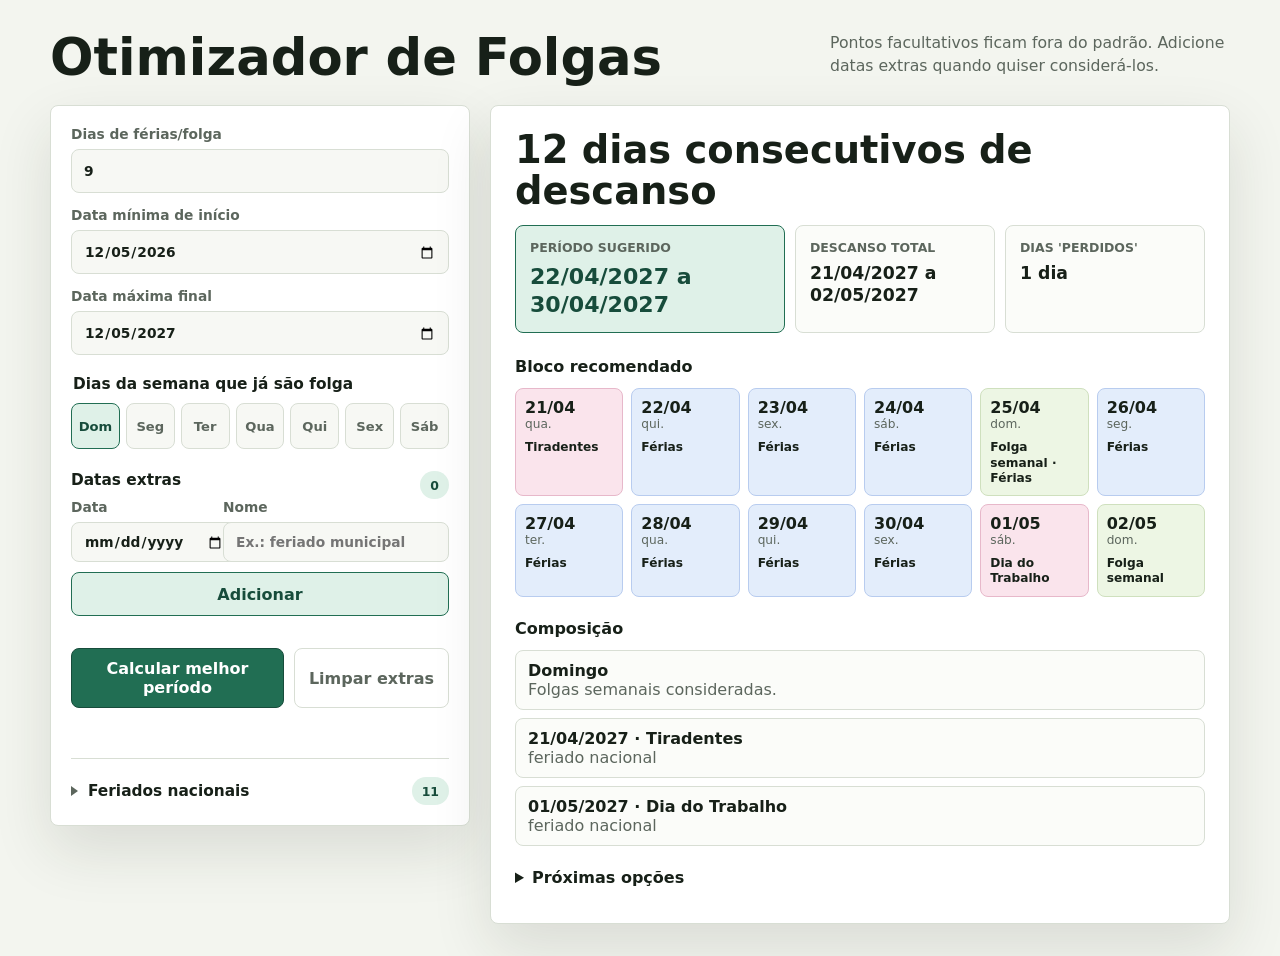
==== mobile.html @ 1aa0707e "chore: add mobile build handoff docs" ====
﻿<!doctype html>
<!-- Generated by scripts/build-mobile.ps1. Do not edit mobile.html directly. -->
<html lang="pt-BR">
  <head>
    <meta charset="utf-8" />
    <meta name="viewport" content="width=device-width, initial-scale=1" />
    <title>Otimizador de Folgas</title>
    <style>
:root {
  color-scheme: light;
  --ink: #172018;
  --muted: #5c665d;
  --subtle: #eef1ea;
  --panel: #ffffff;
  --line: #d8ded4;
  --field: #f7f8f4;
  --accent: #216e53;
  --accent-strong: #174c3b;
  --accent-soft: #dff1e8;
  --warning: #9b4d14;
  --warning-soft: #fff0dc;
  --holiday: #8d2f55;
  --holiday-soft: #fae4ec;
  --vacation: #275ca8;
  --vacation-soft: #e3edfb;
  --shadow: 0 24px 60px rgba(32, 42, 28, 0.12);
  font-family: Inter, ui-sans-serif, system-ui, -apple-system, BlinkMacSystemFont, "Segoe UI", sans-serif;
}

* {
  box-sizing: border-box;
}

body {
  margin: 0;
  min-height: 100vh;
  color: var(--ink);
  background: #f3f5ef;
}

button,
input {
  font: inherit;
}

button {
  cursor: pointer;
}

.app-shell {
  min-height: 100vh;
  padding: 32px;
}

.workspace {
  width: min(1180px, 100%);
  margin: 0 auto;
}

.page-header {
  display: flex;
  align-items: end;
  justify-content: space-between;
  gap: 24px;
  margin-bottom: 24px;
}

.eyebrow,
.empty-kicker {
  margin: 0 0 6px;
  color: var(--accent);
  font-size: 0.76rem;
  font-weight: 800;
  letter-spacing: 0.08em;
  text-transform: uppercase;
}

h1,
h2,
h3,
p {
  margin-top: 0;
}

h1 {
  margin-bottom: 0;
  font-size: clamp(2.1rem, 4vw, 4.5rem);
  line-height: 0.95;
  letter-spacing: 0;
}

.scope-note {
  max-width: 400px;
  margin-bottom: 4px;
  color: var(--muted);
  font-size: 0.98rem;
  line-height: 1.45;
}

.layout-grid {
  display: grid;
  grid-template-columns: minmax(320px, 420px) minmax(0, 1fr);
  gap: 20px;
  align-items: start;
}

.panel {
  border: 1px solid var(--line);
  border-radius: 8px;
  background: var(--panel);
  box-shadow: var(--shadow);
}

.controls-panel {
  padding: 20px;
}

.field-grid {
  display: grid;
  gap: 14px;
}

.field {
  display: grid;
  gap: 7px;
  color: var(--muted);
  font-size: 0.86rem;
  font-weight: 700;
}

.field input {
  width: 100%;
  min-height: 44px;
  border: 1px solid var(--line);
  border-radius: 8px;
  padding: 10px 12px;
  color: var(--ink);
  background: var(--field);
}

.field input:focus {
  outline: 3px solid var(--accent-soft);
  border-color: var(--accent);
}

.weekday-fieldset {
  min-width: 0;
  margin: 20px 0;
  padding: 0;
  border: 0;
}

.weekday-fieldset legend,
.section-heading h2 {
  margin-bottom: 10px;
  color: var(--ink);
  font-size: 0.96rem;
  font-weight: 800;
}

.weekday-grid {
  display: grid;
  grid-template-columns: repeat(7, minmax(0, 1fr));
  gap: 6px;
}

.weekday-grid label {
  display: grid;
  min-height: 46px;
  place-items: center;
  border: 1px solid var(--line);
  border-radius: 8px;
  color: var(--muted);
  background: var(--field);
  font-size: 0.82rem;
  font-weight: 800;
}

.weekday-grid input {
  position: absolute;
  opacity: 0;
  pointer-events: none;
}

.weekday-grid label:has(input:checked) {
  border-color: var(--accent);
  color: var(--accent-strong);
  background: var(--accent-soft);
}

.extra-holidays {
  padding-top: 2px;
}

.section-heading {
  display: flex;
  align-items: center;
  justify-content: space-between;
  gap: 12px;
}

.count-pill,
.badge {
  display: inline-flex;
  align-items: center;
  min-height: 28px;
  border-radius: 999px;
  padding: 4px 10px;
  color: var(--accent-strong);
  background: var(--accent-soft);
  font-size: 0.78rem;
  font-weight: 800;
}

.extra-entry {
  display: grid;
  grid-template-columns: 142px minmax(0, 1fr);
  gap: 10px;
}

.extra-entry button {
  grid-column: 1 / -1;
}

.compact-field input {
  min-height: 40px;
}

.extra-list {
  display: grid;
  gap: 8px;
  margin: 12px 0 0;
  padding: 0;
  list-style: none;
}

.extra-list li {
  display: grid;
  grid-template-columns: 1fr auto;
  gap: 10px;
  align-items: center;
  min-height: 42px;
  border: 1px solid var(--line);
  border-radius: 8px;
  padding: 8px 10px;
  background: #fbfcf9;
}

.extra-list strong {
  display: block;
  font-size: 0.9rem;
}

.extra-list span {
  color: var(--muted);
  font-size: 0.78rem;
}

.remove-button {
  width: 34px;
  height: 34px;
  border: 1px solid var(--line);
  border-radius: 8px;
  color: var(--muted);
  background: #ffffff;
  font-weight: 900;
}


.helper-text {
  margin: 10px 0 10px;
  color: var(--muted);
  font-size: 0.84rem;
  line-height: 1.35;
}

.national-holidays {
  margin-top: 18px;
  padding-top: 18px;
  border-top: 1px solid var(--line);
}

.national-holidays summary {
  display: grid;
  grid-template-columns: auto 1fr auto;
  align-items: center;
  gap: 10px;
  color: var(--ink);
  font-size: 0.96rem;
  font-weight: 850;
  cursor: pointer;
}

.national-holidays summary::marker {
  content: "";
}

.national-holidays summary::-webkit-details-marker {
  display: none;
}

.national-holidays summary::before {
  content: "";
  width: 0;
  height: 0;
  border-top: 5px solid transparent;
  border-bottom: 5px solid transparent;
  border-left: 7px solid var(--muted);
  transform-origin: 45% 50%;
  transition: transform 140ms ease;
}

.national-holidays[open] summary::before {
  transform: rotate(90deg);
}

.national-holidays-list {
  display: grid;
  gap: 7px;
  max-height: 320px;
  margin: 0;
  padding: 0 4px 0 0;
  overflow: auto;
  list-style: none;
}

.national-holidays-list li {
  border: 1px solid var(--line);
  border-radius: 8px;
  padding: 9px 10px;
  background: #fbfcf9;
}

.national-holidays-list strong {
  display: block;
  color: var(--ink);
  font-size: 0.88rem;
  line-height: 1.2;
}

.national-holidays-list span {
  display: block;
  margin-top: 3px;
  color: var(--muted);
  font-size: 0.78rem;
}

.form-actions {
  display: grid;
  grid-template-columns: 1fr auto;
  gap: 10px;
  margin-top: 20px;
}

.primary-button,
.secondary-button,
.ghost-button {
  min-height: 44px;
  border-radius: 8px;
  padding: 10px 14px;
  font-weight: 850;
}

.primary-button {
  border: 1px solid var(--accent-strong);
  color: #ffffff;
  background: var(--accent);
}

.secondary-button {
  border: 1px solid var(--accent);
  color: var(--accent-strong);
  background: var(--accent-soft);
}

.ghost-button {
  border: 1px solid var(--line);
  color: var(--muted);
  background: #ffffff;
}

.form-error {
  min-height: 20px;
  margin: 12px 0 0;
  color: #9a2f2f;
  font-size: 0.9rem;
  font-weight: 700;
}

.result-panel {
  min-height: 620px;
  padding: 24px;
}

.empty-state {
  display: grid;
  min-height: 560px;
  place-content: center;
  text-align: center;
}

.empty-state h2 {
  margin-bottom: 8px;
  font-size: 1.8rem;
}

.empty-state p:last-child {
  margin-bottom: 0;
  color: var(--muted);
}

.result-header {
  display: grid;
  gap: 14px;
  margin-bottom: 24px;
}

.result-title-row {
  display: flex;
  align-items: start;
  justify-content: space-between;
  gap: 16px;
}

.result-title-row h2 {
  margin-bottom: 0;
  font-size: clamp(1.6rem, 3vw, 2.55rem);
  line-height: 1.05;
  letter-spacing: 0;
}

.metric-grid {
  display: grid;
  grid-template-columns: minmax(220px, 1.35fr) repeat(2, minmax(0, 1fr));
  gap: 10px;
}

.metric {
  min-height: 100px;
  border: 1px solid var(--line);
  border-radius: 8px;
  padding: 14px;
  background: #fbfcf9;
}

.metric-primary {
  border-color: var(--accent);
  background: var(--accent-soft);
}

.metric span {
  display: block;
  margin-bottom: 8px;
  color: var(--muted);
  font-size: 0.78rem;
  font-weight: 800;
  text-transform: uppercase;
}

.metric strong {
  display: block;
  font-size: 1.08rem;
  line-height: 1.25;
}

.metric-primary strong {
  color: var(--accent-strong);
  font-size: 1.38rem;
}

.timeline-section,
.reason-section,
.alternatives-section {
  margin-top: 22px;
}

.timeline-section h3,
.reason-section h3,
.alternatives-section summary {
  margin-bottom: 12px;
  font-size: 1rem;
  font-weight: 850;
}

.timeline-grid {
  display: grid;
  grid-template-columns: repeat(auto-fill, minmax(92px, 1fr));
  gap: 8px;
}

.day-chip {
  min-height: 92px;
  border: 1px solid var(--line);
  border-radius: 8px;
  padding: 9px;
  background: #ffffff;
}

.day-chip.vacation {
  border-color: #b8ccef;
  background: var(--vacation-soft);
}

.day-chip.holiday {
  border-color: #e7b8ca;
  background: var(--holiday-soft);
}

.day-chip.weekly {
  border-color: #cfe0be;
  background: #edf6e4;
}

.day-date {
  display: block;
  font-size: 1rem;
  font-weight: 900;
}

.day-weekday,
.day-tags {
  display: block;
  color: var(--muted);
  font-size: 0.76rem;
  line-height: 1.25;
}

.day-tags {
  margin-top: 8px;
  color: var(--ink);
  font-weight: 750;
}

.reason-list,
.alternative-list {
  display: grid;
  gap: 8px;
  margin: 0;
  padding: 0;
  list-style: none;
}

.reason-list li,
.alternative-list li {
  border: 1px solid var(--line);
  border-radius: 8px;
  padding: 10px 12px;
  background: #fbfcf9;
}

.reason-list span,
.alternative-list span {
  color: var(--muted);
}

.alternatives-section summary {
  cursor: pointer;
}

@media (max-width: 920px) {
  .app-shell {
    padding: 20px;
  }

  .page-header,
  .layout-grid {
    display: grid;
  }

  .layout-grid {
    grid-template-columns: 1fr;
  }

  .scope-note {
    max-width: none;
  }
}

@media (max-width: 620px) {
  .app-shell {
    padding: 14px;
  }

  .controls-panel,
  .result-panel {
    padding: 16px;
  }

  .weekday-grid {
    grid-template-columns: repeat(4, minmax(0, 1fr));
  }

  .extra-entry,
  .form-actions,
  .metric-grid {
    grid-template-columns: 1fr;
  }

  .result-title-row {
    display: grid;
  }
}





</style>
  </head>
  <body>
    <main class="app-shell">
      <section class="workspace" aria-labelledby="app-title">
        <header class="page-header">
          <div>
            <h1 id="app-title">Otimizador de Folgas</h1>
          </div>
          <p class="scope-note">Pontos facultativos ficam fora do padrão. Adicione datas extras quando quiser considerá-los.</p>
        </header>

        <div class="layout-grid">
          <form id="optimizer-form" class="panel controls-panel">
            <div class="field-grid">
              <label class="field">
                <span>Dias de férias/folga</span>
                <input id="leave-days" name="leaveDays" type="number" min="1" step="1" value="9" required />
              </label>

              <label class="field">
                <span>Data mínima de início</span>
                <input id="min-start" name="minStart" type="date" required />
              </label>

              <label class="field">
                <span>Data máxima final</span>
                <input id="max-end" name="maxEnd" type="date" required />
              </label>
            </div>

            <fieldset class="weekday-fieldset">
              <legend>Dias da semana que já são folga</legend>
              <div class="weekday-grid" id="weekday-grid">
                <label><input type="checkbox" name="weeklyOff" value="0" checked />Dom</label>
                <label><input type="checkbox" name="weeklyOff" value="1" />Seg</label>
                <label><input type="checkbox" name="weeklyOff" value="2" />Ter</label>
                <label><input type="checkbox" name="weeklyOff" value="3" />Qua</label>
                <label><input type="checkbox" name="weeklyOff" value="4" />Qui</label>
                <label><input type="checkbox" name="weeklyOff" value="5" />Sex</label>
                <label><input type="checkbox" name="weeklyOff" value="6" />Sáb</label>
              </div>
            </fieldset>

            <section class="extra-holidays" aria-labelledby="extra-title">
              <div class="section-heading">
                <h2 id="extra-title">Datas extras</h2>
                <span id="extra-count" class="count-pill">0</span>
              </div>

              <div class="extra-entry">
                <label class="field compact-field">
                  <span>Data</span>
                  <input id="extra-date" type="date" />
                </label>
                <label class="field compact-field grow-field">
                  <span>Nome</span>
                  <input id="extra-name" type="text" placeholder="Ex.: feriado municipal" />
                </label>
                <button id="add-extra" class="secondary-button" type="button">Adicionar</button>
              </div>

              <ul id="extra-list" class="extra-list" aria-live="polite"></ul>
            </section>

            <div class="form-actions">
              <button class="primary-button" type="submit">Calcular melhor período</button>
              <button id="reset-button" class="ghost-button" type="button">Limpar extras</button>
            </div>

            <p id="form-error" class="form-error" role="alert"></p>

            <details class="national-holidays">
              <summary>
                <span id="national-holidays-title">Feriados nacionais</span>
                <span id="national-holidays-count" class="count-pill">0</span>
              </summary>
              <p class="helper-text">De hoje até o final do ano seguinte.</p>
              <ul id="national-holidays-list" class="national-holidays-list"></ul>
            </details>
          </form>

          <section id="result-panel" class="panel result-panel" aria-live="polite">
            <div class="empty-state">
              <p class="empty-kicker">Resultado</p>
              <h2>Preencha a janela e calcule.</h2>
              <p>O melhor período aparece aqui com o bloco total de descanso.</p>
            </div>
          </section>
        </div>
      </section>
    </main>

    <script>
(function attachHolidayOptimizer(root, factory) {
  const api = factory();
  if (typeof module === "object" && module.exports) {
    module.exports = api;
  }
  root.HolidayOptimizer = api;
})(typeof globalThis !== "undefined" ? globalThis : window, function createHolidayOptimizer() {
  const DAY_MS = 24 * 60 * 60 * 1000;
  const WEEKDAY_COUNT = 7;

  function pad(number) {
    return String(number).padStart(2, "0");
  }

  function makeDate(year, month, day) {
    return new Date(Date.UTC(year, month - 1, day));
  }

  function parseDate(value) {
    if (value instanceof Date) {
      return makeDate(value.getUTCFullYear(), value.getUTCMonth() + 1, value.getUTCDate());
    }

    if (typeof value !== "string") {
      throw new Error("Date must be a YYYY-MM-DD string or a Date instance.");
    }

    const match = /^(\d{4})-(\d{2})-(\d{2})$/.exec(value);
    if (!match) {
      throw new Error(`Invalid date: ${value}. Use YYYY-MM-DD.`);
    }

    const year = Number(match[1]);
    const month = Number(match[2]);
    const day = Number(match[3]);
    const date = makeDate(year, month, day);

    if (dateKey(date) !== value) {
      throw new Error(`Invalid date: ${value}.`);
    }

    return date;
  }

  function dateKey(value) {
    const date = value instanceof Date ? value : parseDate(value);
    return `${date.getUTCFullYear()}-${pad(date.getUTCMonth() + 1)}-${pad(date.getUTCDate())}`;
  }

  function addDays(value, amount) {
    const date = parseDate(value);
    date.setUTCDate(date.getUTCDate() + amount);
    return date;
  }

  function daysBetweenInclusive(start, end) {
    return Math.round((parseDate(end).getTime() - parseDate(start).getTime()) / DAY_MS) + 1;
  }

  function getEasterSunday(year) {
    const a = year % 19;
    const b = Math.floor(year / 100);
    const c = year % 100;
    const d = Math.floor(b / 4);
    const e = b % 4;
    const f = Math.floor((b + 8) / 25);
    const g = Math.floor((b - f + 1) / 3);
    const h = (19 * a + b - d - g + 15) % 30;
    const i = Math.floor(c / 4);
    const k = c % 4;
    const l = (32 + 2 * e + 2 * i - h - k) % 7;
    const m = Math.floor((a + 11 * h + 22 * l) / 451);
    const month = Math.floor((h + l - 7 * m + 114) / 31);
    const day = ((h + l - 7 * m + 114) % 31) + 1;
    return makeDate(year, month, day);
  }

  function getBrazilNationalHolidays(year) {
    const goodFriday = addDays(getEasterSunday(year), -2);
    const holidays = [
      { date: `${year}-01-01`, name: "Confraternizacao Universal", type: "national" },
      { date: dateKey(goodFriday), name: "Paixao de Cristo", type: "national" },
      { date: `${year}-04-21`, name: "Tiradentes", type: "national" },
      { date: `${year}-05-01`, name: "Dia do Trabalho", type: "national" },
      { date: `${year}-09-07`, name: "Independencia do Brasil", type: "national" },
      { date: `${year}-10-12`, name: "Nossa Senhora Aparecida", type: "national" },
      { date: `${year}-11-02`, name: "Finados", type: "national" },
      { date: `${year}-11-15`, name: "Proclamacao da Republica", type: "national" },
      { date: `${year}-11-20`, name: "Dia Nacional de Zumbi e da Consciencia Negra", type: "national" },
      { date: `${year}-12-25`, name: "Natal", type: "national" },
    ];

    return holidays.sort((left, right) => dateKey(left.date).localeCompare(dateKey(right.date)));
  }

  function getNationalHolidaysUntilEndOfNextYear(referenceDate) {
    const start = parseDate(referenceDate || new Date());
    const startKey = dateKey(start);
    const endYear = start.getUTCFullYear() + 1;

    return [
      ...getBrazilNationalHolidays(start.getUTCFullYear()),
      ...getBrazilNationalHolidays(endYear),
    ].filter((holiday) => holiday.date >= startKey && holiday.date <= `${endYear}-12-31`);
  }

  function normalizeHoliday(holiday, fallbackType) {
    if (typeof holiday === "string") {
      return { date: dateKey(holiday), name: "Feriado", type: fallbackType };
    }

    return {
      date: dateKey(holiday.date),
      name: holiday.name && holiday.name.trim() ? holiday.name.trim() : "Feriado",
      type: holiday.type || fallbackType,
    };
  }

  function buildHolidayMap(holidays) {
    return holidays.reduce((map, holiday) => {
      const normalized = normalizeHoliday(holiday, "manual");
      map.set(normalized.date, normalized);
      return map;
    }, new Map());
  }

  function buildHolidayMapForRange(minStart, maxEnd, extraHolidays) {
    const start = parseDate(minStart);
    const end = parseDate(maxEnd);
    const holidays = [];

    for (let year = start.getUTCFullYear() - 1; year <= end.getUTCFullYear() + 1; year += 1) {
      holidays.push(...getBrazilNationalHolidays(year));
    }

    for (const extraHoliday of extraHolidays || []) {
      holidays.push({ ...normalizeHoliday(extraHoliday, "manual"), type: "manual" });
    }

    return buildHolidayMap(holidays);
  }

  function normalizeWeeklyOffDays(weeklyOffDays) {
    const normalized = new Set((weeklyOffDays || []).map(Number));
    for (const day of normalized) {
      if (!Number.isInteger(day) || day < 0 || day > 6) {
        throw new Error("Weekdays must be numbers from 0 to 6.");
      }
    }

    if (normalized.size >= WEEKDAY_COUNT) {
      throw new Error("Select at least one working weekday.");
    }

    return normalized;
  }

  function isExistingDayOff(date, weeklyOffSet, holidayMap) {
    const parsedDate = parseDate(date);
    return weeklyOffSet.has(parsedDate.getUTCDay()) || holidayMap.has(dateKey(parsedDate));
  }

  function getHolidayNamesBetween(start, end, holidayMap) {
    const names = [];
    for (let cursor = parseDate(start); cursor <= parseDate(end); cursor = addDays(cursor, 1)) {
      const holiday = holidayMap.get(dateKey(cursor));
      if (holiday) {
        names.push(holiday);
      }
    }
    return names;
  }

  function countExistingDaysOffInsideVacation(start, end, weeklyOffSet, holidayMap) {
    let count = 0;
    for (let cursor = parseDate(start); cursor <= parseDate(end); cursor = addDays(cursor, 1)) {
      if (isExistingDayOff(cursor, weeklyOffSet, holidayMap)) {
        count += 1;
      }
    }
    return count;
  }

  function createCandidate(start, leaveDays, weeklyOffSet, holidayMap) {
    const vacationStart = parseDate(start);
    const vacationEnd = addDays(vacationStart, leaveDays - 1);
    let restStart = parseDate(vacationStart);
    let restEnd = parseDate(vacationEnd);

    while (isExistingDayOff(addDays(restStart, -1), weeklyOffSet, holidayMap)) {
      restStart = addDays(restStart, -1);
    }

    while (isExistingDayOff(addDays(restEnd, 1), weeklyOffSet, holidayMap)) {
      restEnd = addDays(restEnd, 1);
    }

    const existingDaysOffInsideVacation = countExistingDaysOffInsideVacation(
      vacationStart,
      vacationEnd,
      weeklyOffSet,
      holidayMap
    );

    return {
      vacationStart,
      vacationEnd,
      restStart,
      restEnd,
      totalRestDays: daysBetweenInclusive(restStart, restEnd),
      existingDaysOffInsideVacation,
      startsOnExistingDayOff: isExistingDayOff(vacationStart, weeklyOffSet, holidayMap),
      holidaysInRest: getHolidayNamesBetween(restStart, restEnd, holidayMap),
    };
  }

  function compareCandidates(left, right) {
    if (left.totalRestDays !== right.totalRestDays) {
      return right.totalRestDays - left.totalRestDays;
    }

    if (left.existingDaysOffInsideVacation !== right.existingDaysOffInsideVacation) {
      return left.existingDaysOffInsideVacation - right.existingDaysOffInsideVacation;
    }

    if (left.startsOnExistingDayOff !== right.startsOnExistingDayOff) {
      return left.startsOnExistingDayOff ? 1 : -1;
    }

    return left.vacationStart.getTime() - right.vacationStart.getTime();
  }

  function optimizeLeave(options) {
    const leaveDays = Number(options.leaveDays);
    if (!Number.isInteger(leaveDays) || leaveDays < 1) {
      throw new Error("Vacation days must be a positive whole number.");
    }

    const minStart = parseDate(options.minStart);
    const maxEnd = parseDate(options.maxEnd);
    if (maxEnd < minStart) {
      throw new Error("The maximum end date must be after the minimum start date.");
    }

    const weeklyOffSet = normalizeWeeklyOffDays(options.weeklyOffDays || [0]);
    const holidayMap = buildHolidayMapForRange(minStart, maxEnd, options.extraHolidays || []);
    const latestStart = addDays(maxEnd, -(leaveDays - 1));
    const candidates = [];

    for (let cursor = parseDate(minStart); cursor <= latestStart; cursor = addDays(cursor, 1)) {
      candidates.push(createCandidate(cursor, leaveDays, weeklyOffSet, holidayMap));
    }

    candidates.sort(compareCandidates);

    return {
      best: candidates[0] || null,
      candidates,
      holidayMap,
    };
  }

  return {
    addDays,
    buildHolidayMap,
    dateKey,
    daysBetweenInclusive,
    getBrazilNationalHolidays,
    getNationalHolidaysUntilEndOfNextYear,
    isExistingDayOff,
    optimizeLeave,
    parseDate,
  };
});


</script>
    <script>
(function bootOptimizerApp() {
  const optimizer = window.HolidayOptimizer;
  const storageKey = "folgapp.extraHolidays";
  const weekdayNames = ["Domingo", "Segunda", "Terça", "Quarta", "Quinta", "Sexta", "Sábado"];
  const shortDateFormatter = new Intl.DateTimeFormat("pt-BR", {
    day: "2-digit",
    month: "2-digit",
    year: "numeric",
    timeZone: "UTC",
  });
  const weekdayFormatter = new Intl.DateTimeFormat("pt-BR", {
    weekday: "short",
    timeZone: "UTC",
  });

  const form = document.querySelector("#optimizer-form");
  const leaveDaysInput = document.querySelector("#leave-days");
  const minStartInput = document.querySelector("#min-start");
  const maxEndInput = document.querySelector("#max-end");
  const extraDateInput = document.querySelector("#extra-date");
  const extraNameInput = document.querySelector("#extra-name");
  const addExtraButton = document.querySelector("#add-extra");
  const resetButton = document.querySelector("#reset-button");
  const extraList = document.querySelector("#extra-list");
  const extraCount = document.querySelector("#extra-count");
  const errorBox = document.querySelector("#form-error");
  const resultPanel = document.querySelector("#result-panel");
  const nationalHolidaysList = document.querySelector("#national-holidays-list");
  const nationalHolidaysCount = document.querySelector("#national-holidays-count");

  let extraHolidays = loadExtras();

  function isoLocalDate(date) {
    const year = date.getFullYear();
    const month = String(date.getMonth() + 1).padStart(2, "0");
    const day = String(date.getDate()).padStart(2, "0");
    return `${year}-${month}-${day}`;
  }

  function addLocalMonths(date, months) {
    const next = new Date(date);
    next.setMonth(next.getMonth() + months);
    return next;
  }

  function formatDate(date) {
    return shortDateFormatter.format(optimizer.parseDate(date));
  }

  function formatDateRange(start, end) {
    return `${formatDate(start)} a ${formatDate(end)}`;
  }

  function escapeHtml(value) {
    return String(value).replace(/[&<>"']/g, (character) => ({
      "&": "&amp;",
      "<": "&lt;",
      ">": "&gt;",
      "\"": "&quot;",
      "'": "&#39;",
    })[character]);
  }

  function clearError() {
    errorBox.textContent = "";
  }

  function showError(message) {
    errorBox.textContent = message;
  }

  function loadExtras() {
    try {
      const parsed = JSON.parse(localStorage.getItem(storageKey) || "[]");
      return Array.isArray(parsed)
        ? parsed
            .filter((item) => item && item.date)
            .map((item, index) => ({
              id: item.id || `${item.date}-${index}`,
              date: item.date,
              name: item.name || "Feriado extra",
            }))
        : [];
    } catch (error) {
      return [];
    }
  }

  function saveExtras() {
    localStorage.setItem(storageKey, JSON.stringify(extraHolidays));
  }

  function sortExtras() {
    extraHolidays.sort((left, right) => left.date.localeCompare(right.date));
  }

  function renderExtras() {
    sortExtras();
    extraCount.textContent = String(extraHolidays.length);
    extraList.innerHTML = "";

    for (const holiday of extraHolidays) {
      const item = document.createElement("li");
      const text = document.createElement("div");
      const title = document.createElement("strong");
      const date = document.createElement("span");
      const remove = document.createElement("button");

      title.textContent = holiday.name || "Feriado extra";
      date.textContent = formatDate(holiday.date);
      remove.className = "remove-button";
      remove.type = "button";
      remove.textContent = "×";
      remove.setAttribute("aria-label", `Remover ${title.textContent}`);
      remove.addEventListener("click", () => {
        extraHolidays = extraHolidays.filter((itemToKeep) => itemToKeep.id !== holiday.id);
        saveExtras();
        renderExtras();
        calculate();
      });

      text.append(title, date);
      item.append(text, remove);
      extraList.append(item);
    }
  }


  function renderNationalHolidays() {
    const holidays = optimizer.getNationalHolidaysUntilEndOfNextYear(new Date());
    nationalHolidaysCount.textContent = String(holidays.length);
    nationalHolidaysList.innerHTML = holidays
      .map((holiday) => {
        const date = optimizer.parseDate(holiday.date);
        return `
          <li>
            <div>
              <strong>${escapeHtml(holiday.name)}</strong>
              <span>${formatDate(date)} · ${weekdayFormatter.format(date)}</span>
            </div>
          </li>
        `;
      })
      .join("");
  }
  function getWeeklyOffDays() {
    return Array.from(form.querySelectorAll('input[name="weeklyOff"]:checked')).map((input) => Number(input.value));
  }

  function getFormOptions() {
    return {
      leaveDays: Number(leaveDaysInput.value),
      minStart: minStartInput.value,
      maxEnd: maxEndInput.value,
      weeklyOffDays: getWeeklyOffDays(),
      extraHolidays: extraHolidays.map(({ date, name }) => ({ date, name })),
    };
  }

  function getDatesBetween(start, end) {
    const dates = [];
    for (let cursor = optimizer.parseDate(start); cursor <= optimizer.parseDate(end); cursor = optimizer.addDays(cursor, 1)) {
      dates.push(cursor);
    }
    return dates;
  }

  function isBetween(date, start, end) {
    const value = optimizer.parseDate(date).getTime();
    return value >= optimizer.parseDate(start).getTime() && value <= optimizer.parseDate(end).getTime();
  }


  function pluralizeDays(total) {
    return total === 1 ? "1 dia" : `${total} dias`;
  }

  function renderResult(result, options) {
    if (!result.best) {
      resultPanel.innerHTML = `
        <div class="empty-state">
          <p class="empty-kicker">Sem combinação</p>
          <h2>O período de férias não cabe nessa janela.</h2>
          <p>Aumente a data máxima final ou reduza a quantidade de dias.</p>
        </div>
      `;
      return;
    }

    const best = result.best;
    const weeklyOffSet = new Set(options.weeklyOffDays);
    const timeline = renderTimeline(best, result.holidayMap, weeklyOffSet);
    const reasons = renderReasons(best, weeklyOffSet);
    const alternatives = renderAlternatives(result.candidates.slice(1, 6));

    resultPanel.innerHTML = `
      <div class="result-header">
        <div class="result-title-row">
          <h2>${pluralizeDays(best.totalRestDays)} consecutivos de descanso</h2>
        </div>
        <div class="metric-grid">
          <div class="metric metric-primary">
            <span>Período sugerido</span>
            <strong>${formatDateRange(best.vacationStart, best.vacationEnd)}</strong>
          </div>
          <div class="metric">
            <span>Descanso total</span>
            <strong>${formatDateRange(best.restStart, best.restEnd)}</strong>
          </div>
          <div class="metric">
            <span>Dias 'perdidos'</span>
            <strong>${pluralizeDays(best.existingDaysOffInsideVacation)}</strong>
          </div>
        </div>
      </div>
      ${timeline}
      ${reasons}
      ${alternatives}
    `;
  }

  function renderTimeline(candidate, holidayMap, weeklyOffSet) {
    const days = getDatesBetween(candidate.restStart, candidate.restEnd)
      .map((date) => {
        const key = optimizer.dateKey(date);
        const holiday = holidayMap.get(key);
        const isVacation = isBetween(date, candidate.vacationStart, candidate.vacationEnd);
        const isWeekly = weeklyOffSet.has(date.getUTCDay());
        const classes = ["day-chip"];
        const tags = [];

        if (holiday) {
          classes.push("holiday");
          tags.push(holiday.name);
        }
        if (isWeekly) {
          classes.push("weekly");
          tags.push("Folga semanal");
        }
        if (isVacation) {
          classes.push("vacation");
          tags.push("Férias");
        }

        return `
          <div class="${classes.join(" ")}">
            <span class="day-date">${formatDate(date).slice(0, 5)}</span>
            <span class="day-weekday">${weekdayFormatter.format(date)}</span>
            <span class="day-tags">${tags.map(escapeHtml).join(" · ")}</span>
          </div>
        `;
      })
      .join("");

    return `
      <section class="timeline-section">
        <h3>Bloco recomendado</h3>
        <div class="timeline-grid">${days}</div>
      </section>
    `;
  }

  function renderReasons(candidate, weeklyOffSet) {
    const holidayItems = candidate.holidaysInRest.map((holiday) => {
      const label = holiday.type === "manual" ? "data extra" : "feriado nacional";
      return `<li><strong>${formatDate(holiday.date)} · ${escapeHtml(holiday.name)}</strong><br /><span>${label}</span></li>`;
    });

    const weeklyText = Array.from(weeklyOffSet)
      .sort((left, right) => left - right)
      .map((day) => weekdayNames[day])
      .join(", ");

    const items = [
`<li><strong>${weeklyText || "Nenhum dia semanal marcado"}</strong><br /><span>Folgas semanais consideradas.</span></li>`,
      ...holidayItems,
    ];

    return `
      <section class="reason-section">
        <h3>Composição</h3>
        <ul class="reason-list">${items.join("")}</ul>
      </section>
    `;
  }

  function renderAlternatives(candidates) {
    if (!candidates.length) {
      return "";
    }

    const items = candidates
      .map((candidate) => `
        <li>
          <strong>${pluralizeDays(candidate.totalRestDays)} · férias de ${formatDateRange(candidate.vacationStart, candidate.vacationEnd)}</strong><br />
          <span>Descanso de ${formatDateRange(candidate.restStart, candidate.restEnd)}</span>
        </li>
      `)
      .join("");

    return `
      <details class="alternatives-section">
        <summary>Próximas opções</summary>
        <ul class="alternative-list">${items}</ul>
      </details>
    `;
  }

  function calculate() {
    clearError();
    try {
      const options = getFormOptions();
      const result = optimizer.optimizeLeave(options);
      renderResult(result, options);
    } catch (error) {
      showError(error.message || "Não foi possível calcular com esses dados.");
    }
  }

  function addExtraHoliday() {
    clearError();
    const date = extraDateInput.value;
    const name = extraNameInput.value.trim() || "Feriado extra";

    if (!date) {
      showError("Escolha uma data extra antes de adicionar.");
      return;
    }

    try {
      optimizer.parseDate(date);
    } catch (error) {
      showError(error.message);
      return;
    }

    const existing = extraHolidays.find((holiday) => holiday.date === date);
    if (existing) {
      existing.name = name;
    } else {
      extraHolidays.push({ id: `${date}-${Date.now()}`, date, name });
    }

    extraDateInput.value = "";
    extraNameInput.value = "";
    saveExtras();
    renderExtras();
    calculate();
  }

  function setDefaultDates() {
    const today = new Date();
    minStartInput.value = isoLocalDate(today);
    maxEndInput.value = isoLocalDate(addLocalMonths(today, 12));
  }

  form.addEventListener("submit", (event) => {
    event.preventDefault();
    calculate();
  });

  addExtraButton.addEventListener("click", addExtraHoliday);
  extraNameInput.addEventListener("keydown", (event) => {
    if (event.key === "Enter") {
      event.preventDefault();
      addExtraHoliday();
    }
  });

  resetButton.addEventListener("click", () => {
    extraHolidays = [];
    saveExtras();
    renderExtras();
    calculate();
  });

  form.addEventListener("change", (event) => {
    if (event.target.matches("input")) {
      calculate();
    }
  });

  setDefaultDates();
  renderExtras();
  renderNationalHolidays();
  calculate();
})();





</script>
  </body>
</html>
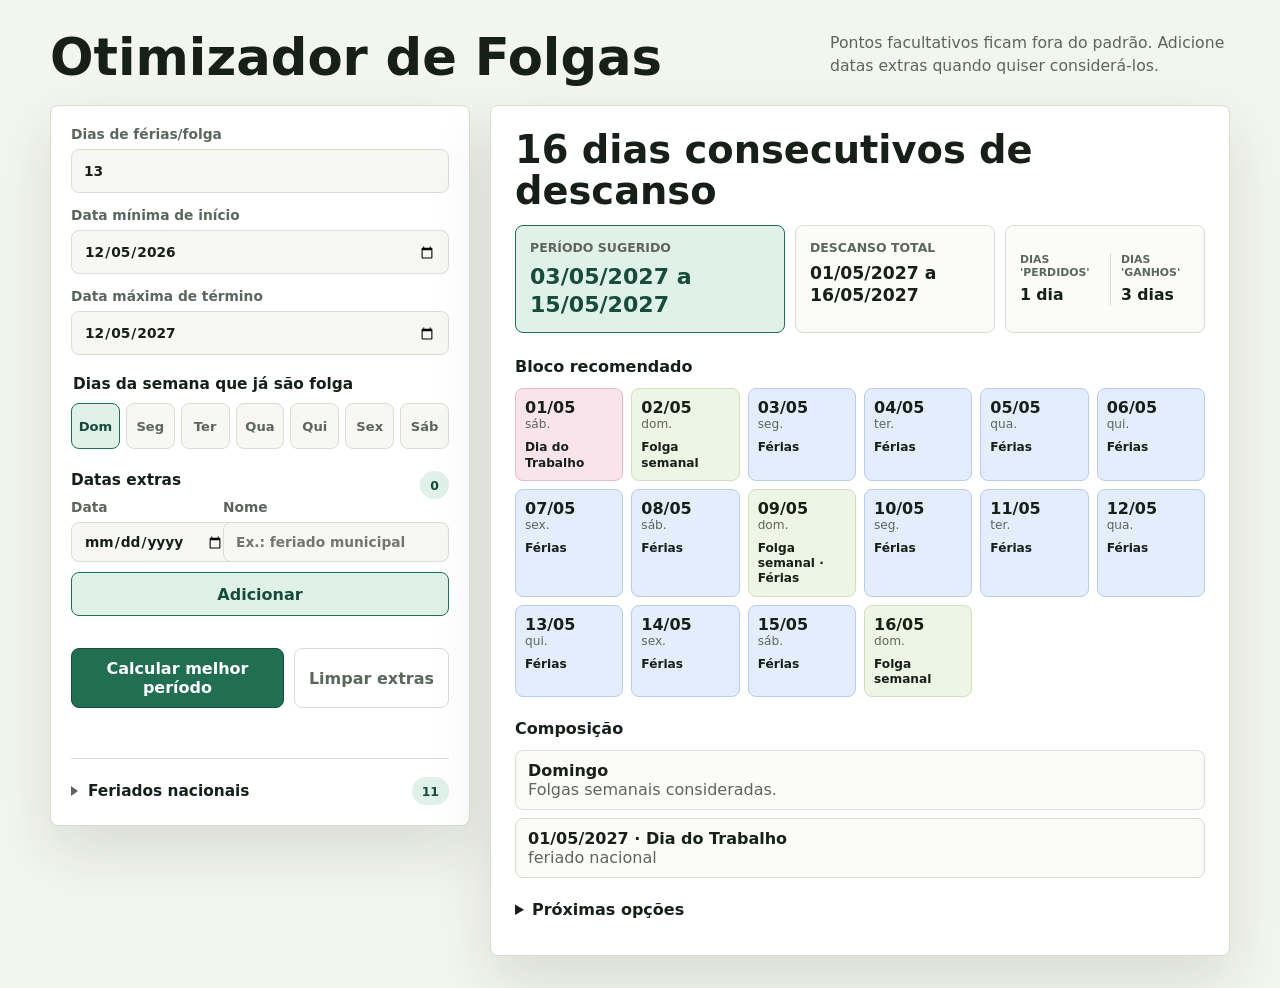
==== commit 28bcd2db: "feat: show gained rest days" ====
--- a/mobile.html
+++ b/mobile.html
@@ -468,6 +468,31 @@
   font-size: 1.38rem;
 }
 
+.metric-split {
+  display: grid;
+  grid-template-columns: repeat(2, minmax(0, 1fr));
+  gap: 10px;
+  align-items: center;
+}
+
+.metric-mini {
+  min-width: 0;
+}
+
+.metric-mini + .metric-mini {
+  border-left: 1px solid var(--line);
+  padding-left: 10px;
+}
+
+.metric-mini span {
+  margin-bottom: 6px;
+  font-size: 0.68rem;
+}
+
+.metric-mini strong {
+  font-size: 0.98rem;
+}
+
 .timeline-section,
 .reason-section,
 .alternatives-section {
@@ -600,6 +625,7 @@
     display: grid;
   }
 }
+
 
 
 
@@ -622,7 +648,7 @@
             <div class="field-grid">
               <label class="field">
                 <span>Dias de férias/folga</span>
-                <input id="leave-days" name="leaveDays" type="number" min="1" step="1" value="9" required />
+                <input id="leave-days" name="leaveDays" type="number" min="1" step="1" value="13" required />
               </label>
 
               <label class="field">
@@ -631,7 +657,7 @@
               </label>
 
               <label class="field">
-                <span>Data máxima final</span>
+                <span>Data máxima de término</span>
                 <input id="max-end" name="maxEnd" type="date" required />
               </label>
             </div>
@@ -682,7 +708,7 @@
                 <span id="national-holidays-title">Feriados nacionais</span>
                 <span id="national-holidays-count" class="count-pill">0</span>
               </summary>
-              <p class="helper-text">De hoje até o final do ano seguinte.</p>
+              <p class="helper-text">De hoje até o final do próximo ano.</p>
               <ul id="national-holidays-list" class="national-holidays-list"></ul>
             </details>
           </form>
@@ -903,12 +929,15 @@
       holidayMap
     );
 
+    const totalRestDays = daysBetweenInclusive(restStart, restEnd);
+
     return {
       vacationStart,
       vacationEnd,
       restStart,
       restEnd,
-      totalRestDays: daysBetweenInclusive(restStart, restEnd),
+      totalRestDays,
+      gainedRestDays: totalRestDays - leaveDays,
       existingDaysOffInsideVacation,
       startsOnExistingDayOff: isExistingDayOff(vacationStart, weeklyOffSet, holidayMap),
       holidaysInRest: getHolidayNamesBetween(restStart, restEnd, holidayMap),
@@ -973,6 +1002,7 @@
     parseDate,
   };
 });
+
 
 
 </script>
@@ -1186,9 +1216,15 @@
             <span>Descanso total</span>
             <strong>${formatDateRange(best.restStart, best.restEnd)}</strong>
           </div>
-          <div class="metric">
-            <span>Dias 'perdidos'</span>
-            <strong>${pluralizeDays(best.existingDaysOffInsideVacation)}</strong>
+          <div class="metric metric-split">
+            <div class="metric-mini">
+              <span>Dias 'perdidos'</span>
+              <strong>${pluralizeDays(best.existingDaysOffInsideVacation)}</strong>
+            </div>
+            <div class="metric-mini">
+              <span>Dias 'ganhos'</span>
+              <strong>${pluralizeDays(best.gainedRestDays)}</strong>
+            </div>
           </div>
         </div>
       </div>
@@ -1369,6 +1405,7 @@
 
 
 
+
 </script>
   </body>
 </html>
@@ -1376,3 +1413,4 @@
 
 
 
+
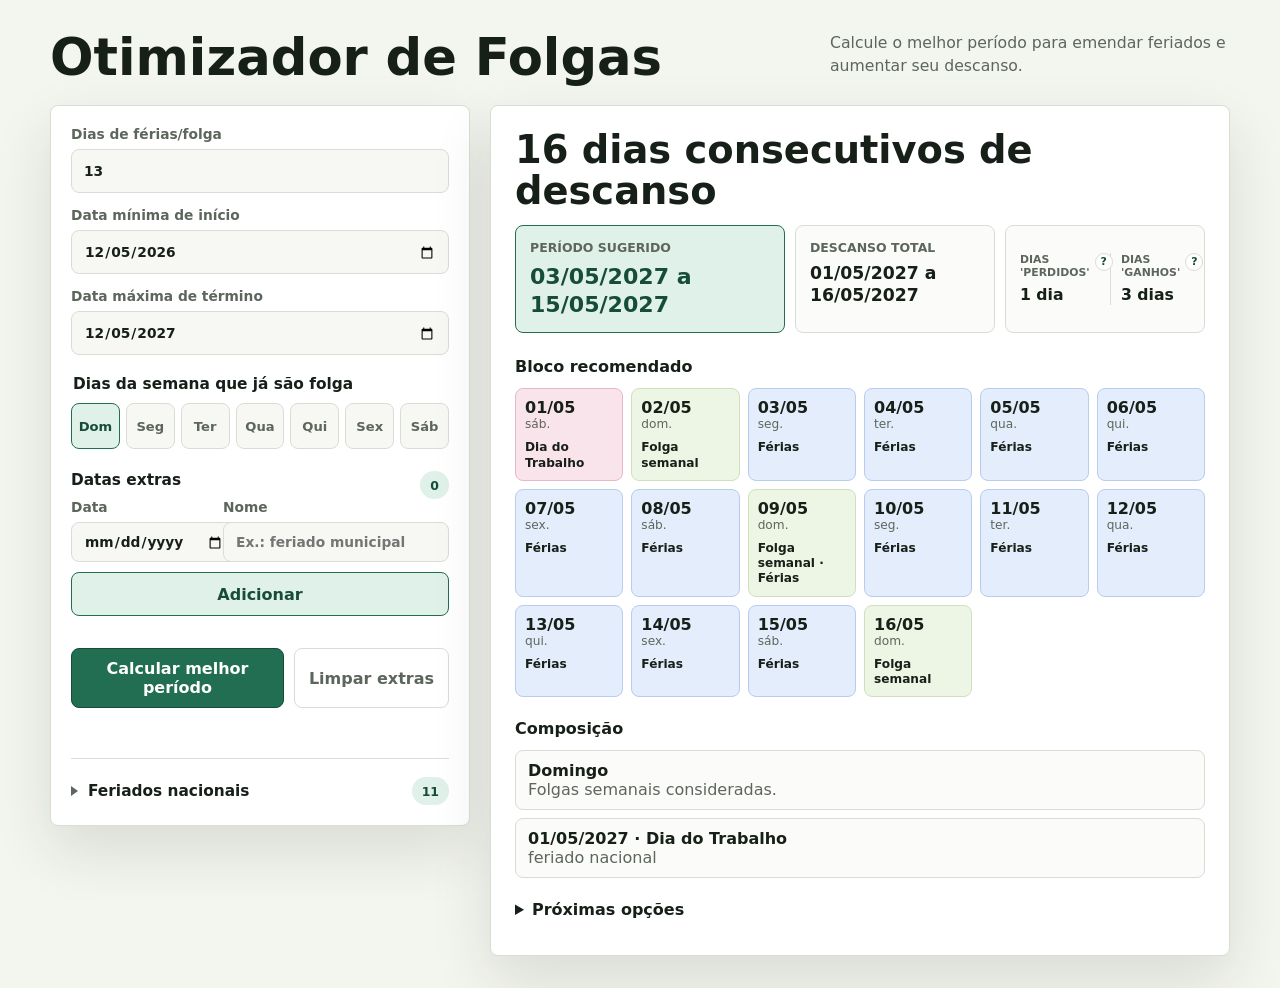
==== commit e8c2894d: "feat: explain rest metrics" ====
--- a/mobile.html
+++ b/mobile.html
@@ -4,7 +4,45 @@
   <head>
     <meta charset="utf-8" />
     <meta name="viewport" content="width=device-width, initial-scale=1" />
-    <title>Otimizador de Folgas</title>
+    <title>Folgapp - Emendar feriados e calcular melhor período de férias</title>
+    <meta name="description" content="Calcule o melhor período para tirar férias e emendar feriados nacionais, folgas semanais e datas extras para aumentar seus dias de descanso." />
+    <meta name="robots" content="index, follow" />
+    <meta name="theme-color" content="#216e53" />
+    <link rel="canonical" href="https://haduriii.github.io/folgapp/" />
+    <link rel="manifest" href="site.webmanifest" />
+
+    <meta property="og:title" content="Folgapp - Emendar feriados" />
+    <meta property="og:description" content="Descubra o melhor período para tirar férias e juntar folgas com feriados nacionais." />
+    <meta property="og:url" content="https://haduriii.github.io/folgapp/" />
+    <meta property="og:type" content="website" />
+    <meta property="og:locale" content="pt_BR" />
+    <meta property="og:site_name" content="Folgapp" />
+
+    <meta name="twitter:card" content="summary" />
+    <meta name="twitter:title" content="Folgapp - Emendar feriados" />
+    <meta name="twitter:description" content="Calcule o melhor período de férias para aumentar seus dias de descanso." />
+    <meta name="twitter:url" content="https://haduriii.github.io/folgapp/" />
+
+    <script type="application/ld+json">
+{
+  "@context": "https://schema.org",
+  "@type": "WebApplication",
+  "name": "Folgapp",
+  "alternateName": [
+    "Otimizador de Folgas",
+    "Emendar feriados",
+    "Imendar feriados"
+  ],
+  "url": "https://haduriii.github.io/folgapp/",
+  "applicationCategory": "UtilitiesApplication",
+  "operatingSystem": "Any",
+  "description": "Calculadora para encontrar o melhor período de férias e emendar feriados nacionais, folgas semanais e datas extras.",
+  "inLanguage": "pt-BR",
+  "isAccessibleForFree": true,
+  "browserRequirements": "Requires JavaScript."
+}
+    </script>
+
     <style>
 :root {
   color-scheme: light;
@@ -484,13 +522,90 @@
   padding-left: 10px;
 }
 
-.metric-mini span {
+.metric-label {
+  display: flex;
+  align-items: center;
+  gap: 5px;
   margin-bottom: 6px;
+  color: var(--muted);
   font-size: 0.68rem;
+  font-weight: 800;
+  line-height: 1.2;
+  text-transform: uppercase;
 }
 
 .metric-mini strong {
   font-size: 0.98rem;
+}
+
+.tooltip {
+  position: relative;
+  display: inline-flex;
+  align-items: center;
+}
+
+.tooltip-toggle {
+  display: inline-grid;
+  width: 18px;
+  height: 18px;
+  place-items: center;
+  border: 1px solid var(--line);
+  border-radius: 50%;
+  padding: 0;
+  color: var(--accent-strong);
+  background: #ffffff;
+  font-size: 0.68rem;
+  font-weight: 900;
+  line-height: 1;
+}
+
+.tooltip-toggle:focus-visible {
+  outline: 3px solid var(--accent-soft);
+  outline-offset: 2px;
+}
+
+.tooltip-bubble {
+  position: absolute;
+  z-index: 5;
+  right: -10px;
+  bottom: calc(100% + 8px);
+  width: min(230px, 68vw);
+  border: 1px solid var(--accent);
+  border-radius: 8px;
+  padding: 9px 10px;
+  color: var(--ink);
+  background: #ffffff;
+  box-shadow: 0 12px 30px rgba(23, 32, 24, 0.16);
+  font-size: 0.76rem;
+  font-weight: 650;
+  line-height: 1.35;
+  text-transform: none;
+  opacity: 0;
+  pointer-events: none;
+  transform: translateY(4px);
+  transition: opacity 140ms ease, transform 140ms ease, visibility 140ms ease;
+  visibility: hidden;
+}
+
+.tooltip-bubble::after {
+  content: "";
+  position: absolute;
+  right: 14px;
+  bottom: -6px;
+  width: 10px;
+  height: 10px;
+  border-right: 1px solid var(--accent);
+  border-bottom: 1px solid var(--accent);
+  background: #ffffff;
+  transform: rotate(45deg);
+}
+
+.tooltip:hover .tooltip-bubble,
+.tooltip:focus-within .tooltip-bubble,
+.tooltip.is-open .tooltip-bubble {
+  opacity: 1;
+  transform: translateY(0);
+  visibility: visible;
 }
 
 .timeline-section,
@@ -625,6 +740,7 @@
     display: grid;
   }
 }
+
 
 
 
@@ -640,7 +756,7 @@
           <div>
             <h1 id="app-title">Otimizador de Folgas</h1>
           </div>
-          <p class="scope-note">Pontos facultativos ficam fora do padrão. Adicione datas extras quando quiser considerá-los.</p>
+          <p class="scope-note">Calcule o melhor período para emendar feriados e aumentar seu descanso.</p>
         </header>
 
         <div class="layout-grid">
@@ -1218,11 +1334,23 @@
           </div>
           <div class="metric metric-split">
             <div class="metric-mini">
-              <span>Dias 'perdidos'</span>
+              <div class="metric-label">
+                Dias 'perdidos'
+                <span class="tooltip">
+                  <button class="tooltip-toggle" type="button" aria-expanded="false" aria-describedby="lost-days-help" aria-label="Explicar dias perdidos">?</button>
+                  <span id="lost-days-help" class="tooltip-bubble" role="tooltip">Dias que já seriam folga/feriado, mas ficaram dentro do período de férias informado.</span>
+                </span>
+              </div>
               <strong>${pluralizeDays(best.existingDaysOffInsideVacation)}</strong>
             </div>
             <div class="metric-mini">
-              <span>Dias 'ganhos'</span>
+              <div class="metric-label">
+                Dias 'ganhos'
+                <span class="tooltip">
+                  <button class="tooltip-toggle" type="button" aria-expanded="false" aria-describedby="gained-days-help" aria-label="Explicar dias ganhos">?</button>
+                  <span id="gained-days-help" class="tooltip-bubble" role="tooltip">Dias extras de descanso contínuo além dos dias de férias usados.</span>
+                </span>
+              </div>
               <strong>${pluralizeDays(best.gainedRestDays)}</strong>
             </div>
           </div>
@@ -1389,6 +1517,39 @@
     calculate();
   });
 
+  function closeMetricTooltips(exceptTooltip) {
+    resultPanel.querySelectorAll(".tooltip.is-open").forEach((tooltip) => {
+      if (tooltip === exceptTooltip) {
+        return;
+      }
+      tooltip.classList.remove("is-open");
+      tooltip.querySelector(".tooltip-toggle")?.setAttribute("aria-expanded", "false");
+    });
+  }
+
+  resultPanel.addEventListener("click", (event) => {
+    const toggle = event.target.closest(".tooltip-toggle");
+    if (!toggle) {
+      return;
+    }
+
+    event.preventDefault();
+    event.stopPropagation();
+
+    const tooltip = toggle.closest(".tooltip");
+    const shouldOpen = !tooltip.classList.contains("is-open");
+    closeMetricTooltips(tooltip);
+    tooltip.classList.toggle("is-open", shouldOpen);
+    toggle.setAttribute("aria-expanded", String(shouldOpen));
+  });
+
+  document.addEventListener("click", () => closeMetricTooltips());
+  document.addEventListener("keydown", (event) => {
+    if (event.key === "Escape") {
+      closeMetricTooltips();
+    }
+  });
+
   form.addEventListener("change", (event) => {
     if (event.target.matches("input")) {
       calculate();
@@ -1406,11 +1567,7 @@
 
 
 
+
 </script>
   </body>
 </html>
-
-
-
-
-
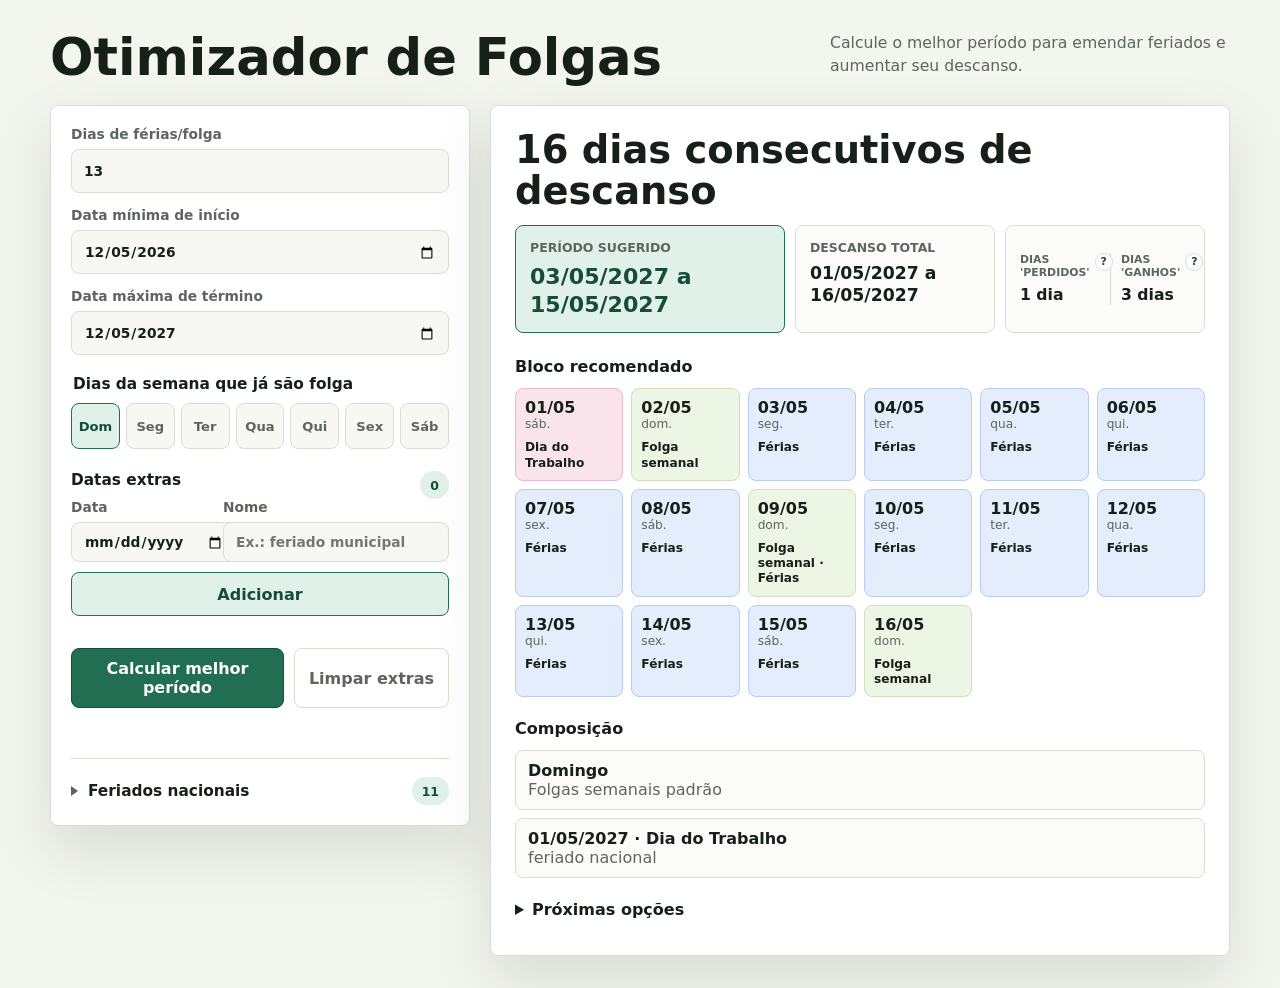
==== commit 30efce41: "commit manual" ====
--- a/mobile.html
+++ b/mobile.html
@@ -1415,7 +1415,7 @@
       .join(", ");
 
     const items = [
-`<li><strong>${weeklyText || "Nenhum dia semanal marcado"}</strong><br /><span>Folgas semanais consideradas.</span></li>`,
+`<li><strong>${weeklyText || "Nenhum dia semanal marcado"}</strong><br /><span>Folgas semanais padrão</span></li>`,
       ...holidayItems,
     ];
 
